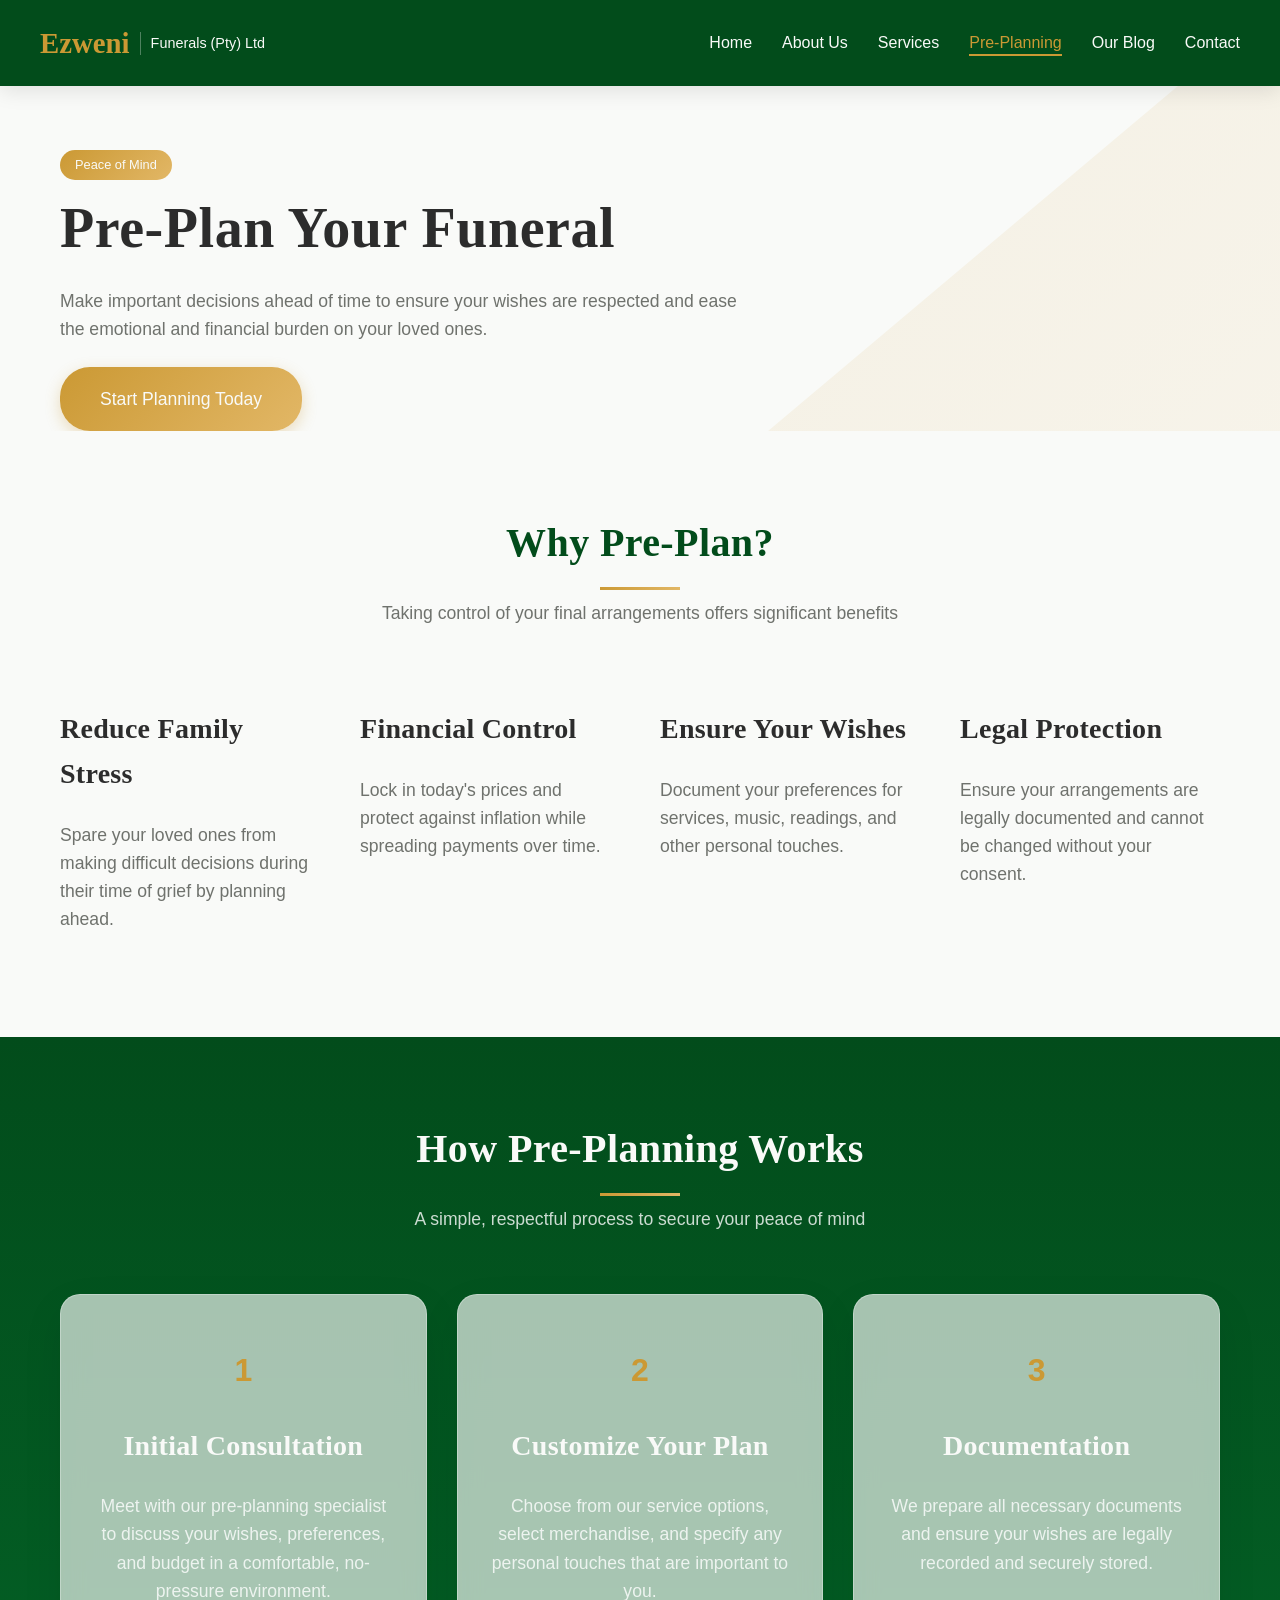
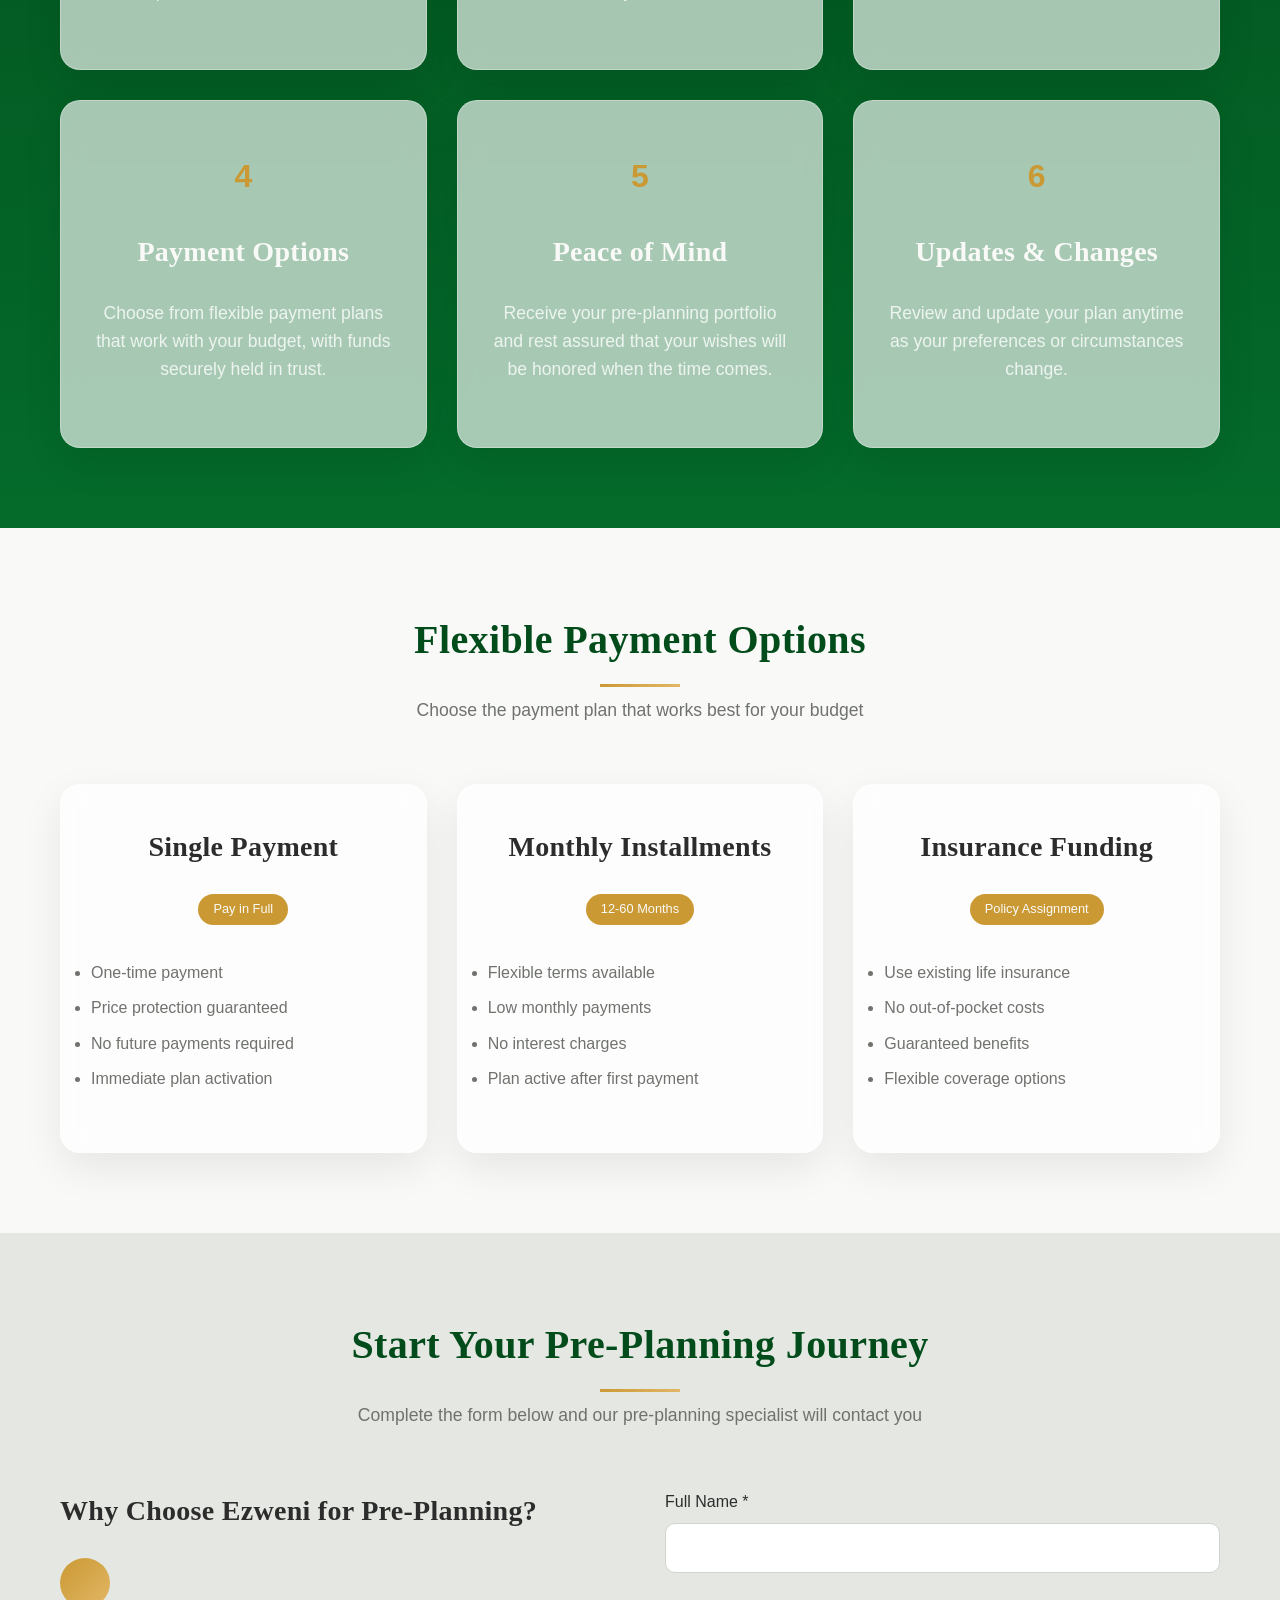
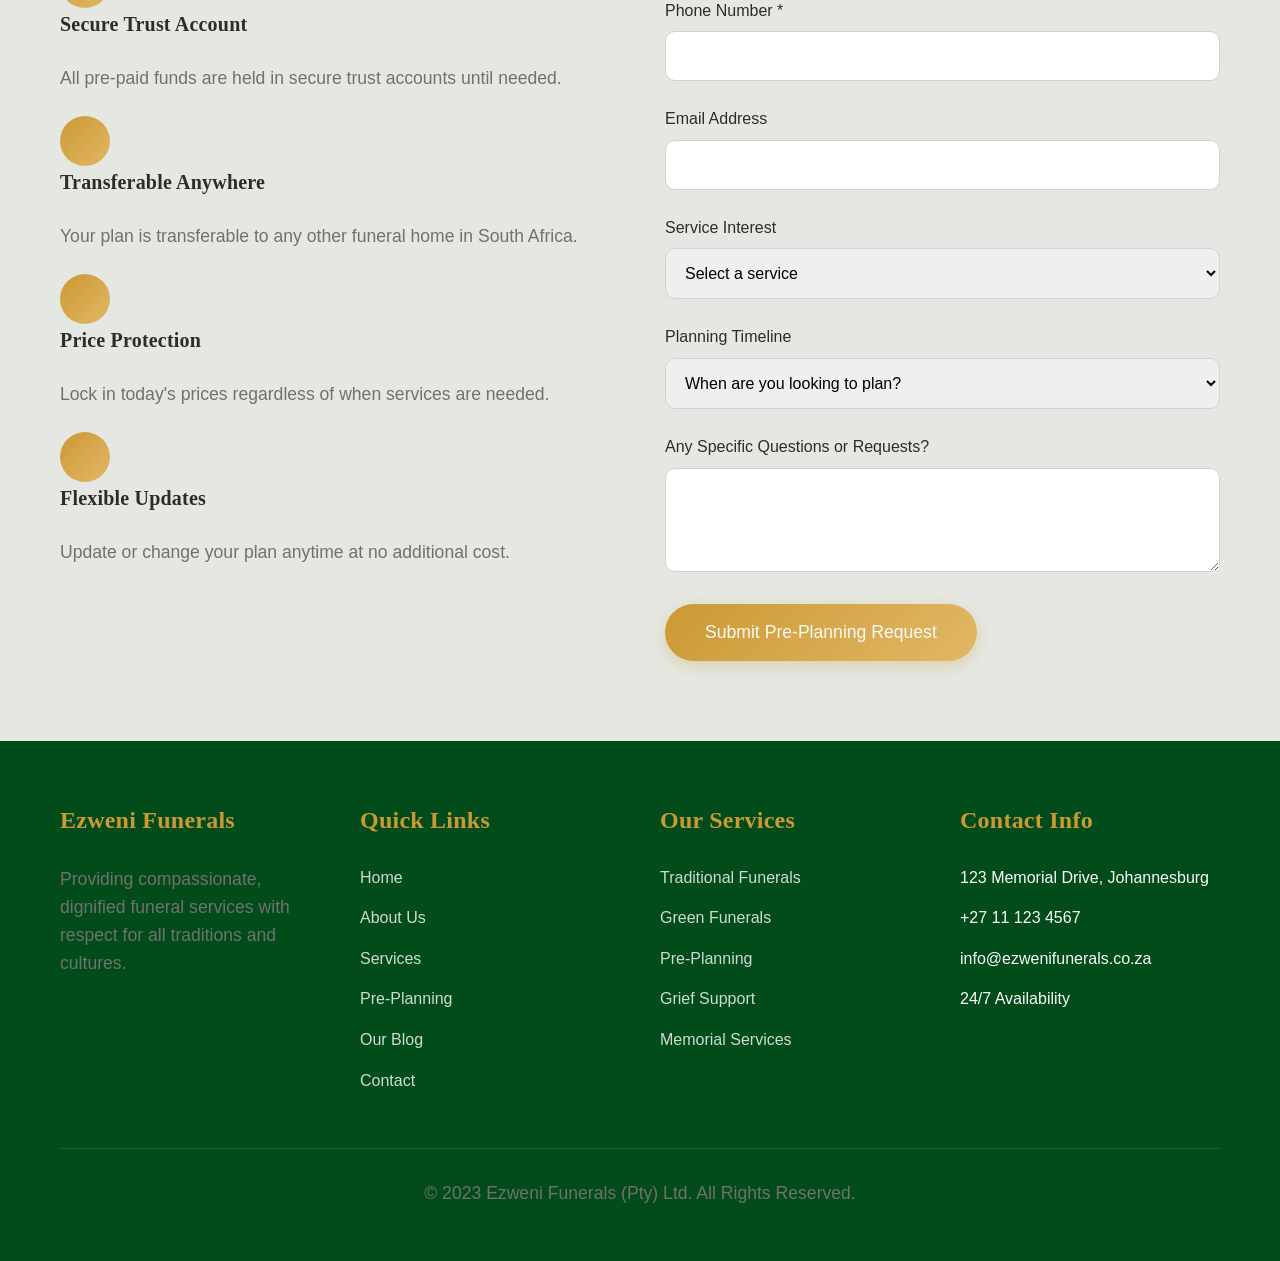
==== pre-planning.html @ 2bbe9fb6 "base" ====
<!DOCTYPE html>
<html lang="en">
<head>
    <meta charset="UTF-8">
    <meta name="viewport" content="width=device-width, initial-scale=1.0">
    <title>Pre-Planning - Ezweni Funerals | Plan Ahead with Peace of Mind</title>
    <meta name="description" content="Pre-plan your funeral arrangements with Ezweni Funerals. Ensure your wishes are respected and ease the burden on your loved ones.">
    <link rel="stylesheet" href="css/style.css">
</head>
<body>
    <!-- Header -->
    <div id="header"></div>

    <!-- Page Hero -->
    <section class="hero">
        <div class="hero-bg" style="background-color: var(--pearl-grey);"></div>
        <div class="container">
            <div class="hero-content">
                <span class="badge">Peace of Mind</span>
                <h1>Pre-Plan Your Funeral</h1>
                <p>Make important decisions ahead of time to ensure your wishes are respected and ease the emotional and financial burden on your loved ones.</p>
                <a href="#planning-form" class="btn btn-primary btn-large">Start Planning Today</a>
            </div>
        </div>
        <div class="hero-accent"></div>
    </section>

    <!-- Benefits -->
    <section class="section-padding">
        <div class="container">
            <div class="section-header">
                <h2>Why Pre-Plan?</h2>
                <p>Taking control of your final arrangements offers significant benefits</p>
            </div>
            <div class="about-grid">
                <div class="about-item fade-in">
                    <div class="about-icon">
                        <i class="fas fa-heart"></i>
                    </div>
                    <h3>Reduce Family Stress</h3>
                    <p>Spare your loved ones from making difficult decisions during their time of grief by planning ahead.</p>
                </div>
                <div class="about-item fade-in">
                    <div class="about-icon">
                        <i class="fas fa-money-bill-wave"></i>
                    </div>
                    <h3>Financial Control</h3>
                    <p>Lock in today's prices and protect against inflation while spreading payments over time.</p>
                </div>
                <div class="about-item fade-in">
                    <div class="about-icon">
                        <i class="fas fa-clipboard-check"></i>
                    </div>
                    <h3>Ensure Your Wishes</h3>
                    <p>Document your preferences for services, music, readings, and other personal touches.</p>
                </div>
                <div class="about-item fade-in">
                    <div class="about-icon">
                        <i class="fas fa-shield-alt"></i>
                    </div>
                    <h3>Legal Protection</h3>
                    <p>Ensure your arrangements are legally documented and cannot be changed without your consent.</p>
                </div>
            </div>
        </div>
    </section>

    <!-- Planning Process -->
    <section class="about section-padding">
        <div class="container">
            <div class="section-header">
                <h2>How Pre-Planning Works</h2>
                <p>A simple, respectful process to secure your peace of mind</p>
            </div>
            <div class="services-grid">
                <div class="service-card fade-in">
                    <div class="service-icon">
                        <span style="font-size: 2rem; font-weight: bold;">1</span>
                    </div>
                    <h3>Initial Consultation</h3>
                    <p>Meet with our pre-planning specialist to discuss your wishes, preferences, and budget in a comfortable, no-pressure environment.</p>
                </div>
                <div class="service-card fade-in">
                    <div class="service-icon">
                        <span style="font-size: 2rem; font-weight: bold;">2</span>
                    </div>
                    <h3>Customize Your Plan</h3>
                    <p>Choose from our service options, select merchandise, and specify any personal touches that are important to you.</p>
                </div>
                <div class="service-card fade-in">
                    <div class="service-icon">
                        <span style="font-size: 2rem; font-weight: bold;">3</span>
                    </div>
                    <h3>Documentation</h3>
                    <p>We prepare all necessary documents and ensure your wishes are legally recorded and securely stored.</p>
                </div>
                <div class="service-card fade-in">
                    <div class="service-icon">
                        <span style="font-size: 2rem; font-weight: bold;">4</span>
                    </div>
                    <h3>Payment Options</h3>
                    <p>Choose from flexible payment plans that work with your budget, with funds securely held in trust.</p>
                </div>
                <div class="service-card fade-in">
                    <div class="service-icon">
                        <span style="font-size: 2rem; font-weight: bold;">5</span>
                    </div>
                    <h3>Peace of Mind</h3>
                    <p>Receive your pre-planning portfolio and rest assured that your wishes will be honored when the time comes.</p>
                </div>
                <div class="service-card fade-in">
                    <div class="service-icon">
                        <span style="font-size: 2rem; font-weight: bold;">6</span>
                    </div>
                    <h3>Updates & Changes</h3>
                    <p>Review and update your plan anytime as your preferences or circumstances change.</p>
                </div>
            </div>
        </div>
    </section>

    <!-- Payment Options -->
    <section class="section-padding">
        <div class="container">
            <div class="section-header">
                <h2>Flexible Payment Options</h2>
                <p>Choose the payment plan that works best for your budget</p>
            </div>
            <div class="services-grid">
                <div class="service-card fade-in">
                    <h3>Single Payment</h3>
                    <p class="badge" style="background: var(--accent-gold);">Pay in Full</p>
                    <ul style="text-align: left; margin: 20px 0; color: var(--muted-grey);">
                        <li style="margin-bottom: 10px;">One-time payment</li>
                        <li style="margin-bottom: 10px;">Price protection guaranteed</li>
                        <li style="margin-bottom: 10px;">No future payments required</li>
                        <li style="margin-bottom: 10px;">Immediate plan activation</li>
                    </ul>
                </div>
                <div class="service-card fade-in">
                    <h3>Monthly Installments</h3>
                    <p class="badge" style="background: var(--accent-gold);">12-60 Months</p>
                    <ul style="text-align: left; margin: 20px 0; color: var(--muted-grey);">
                        <li style="margin-bottom: 10px;">Flexible terms available</li>
                        <li style="margin-bottom: 10px;">Low monthly payments</li>
                        <li style="margin-bottom: 10px;">No interest charges</li>
                        <li style="margin-bottom: 10px;">Plan active after first payment</li>
                    </ul>
                </div>
                <div class="service-card fade-in">
                    <h3>Insurance Funding</h3>
                    <p class="badge" style="background: var(--accent-gold);">Policy Assignment</p>
                    <ul style="text-align: left; margin: 20px 0; color: var(--muted-grey);">
                        <li style="margin-bottom: 10px;">Use existing life insurance</li>
                        <li style="margin-bottom: 10px;">No out-of-pocket costs</li>
                        <li style="margin-bottom: 10px;">Guaranteed benefits</li>
                        <li style="margin-bottom: 10px;">Flexible coverage options</li>
                    </ul>
                </div>
            </div>
        </div>
    </section>

    <!-- Planning Form -->
    <section class="contact section-padding" id="planning-form">
        <div class="container">
            <div class="section-header">
                <h2>Start Your Pre-Planning Journey</h2>
                <p>Complete the form below and our pre-planning specialist will contact you</p>
            </div>
            <div class="contact-container">
                <div class="contact-info">
                    <h3>Why Choose Ezweni for Pre-Planning?</h3>
                    <div class="contact-details">
                        <div class="contact-item">
                            <div class="contact-icon">
                                <i class="fas fa-lock"></i>
                            </div>
                            <div>
                                <h4>Secure Trust Account</h4>
                                <p>All pre-paid funds are held in secure trust accounts until needed.</p>
                            </div>
                        </div>
                        <div class="contact-item">
                            <div class="contact-icon">
                                <i class="fas fa-sync-alt"></i>
                            </div>
                            <div>
                                <h4>Transferable Anywhere</h4>
                                <p>Your plan is transferable to any other funeral home in South Africa.</p>
                            </div>
                        </div>
                        <div class="contact-item">
                            <div class="contact-icon">
                                <i class="fas fa-hand-holding-usd"></i>
                            </div>
                            <div>
                                <h4>Price Protection</h4>
                                <p>Lock in today's prices regardless of when services are needed.</p>
                            </div>
                        </div>
                        <div class="contact-item">
                            <div class="contact-icon">
                                <i class="fas fa-user-edit"></i>
                            </div>
                            <div>
                                <h4>Flexible Updates</h4>
                                <p>Update or change your plan anytime at no additional cost.</p>
                            </div>
                        </div>
                    </div>
                </div>
                <div class="contact-form">
                    <form id="planningForm">
                        <div class="form-group">
                            <label for="name">Full Name *</label>
                            <input type="text" id="name" name="name" class="form-control" required>
                        </div>
                        <div class="form-group">
                            <label for="phone">Phone Number *</label>
                            <input type="tel" id="phone" name="phone" class="form-control" required>
                        </div>
                        <div class="form-group">
                            <label for="email">Email Address</label>
                            <input type="email" id="email" name="email" class="form-control">
                        </div>
                        <div class="form-group">
                            <label for="service">Service Interest</label>
                            <select id="service" name="service" class="form-control">
                                <option value="">Select a service</option>
                                <option value="traditional">Traditional Funeral</option>
                                <option value="green">Green Funeral</option>
                                <option value="cremation">Cremation Services</option>
                                <option value="memorial">Memorial Service</option>
                                <option value="not-sure">Not Sure Yet</option>
                            </select>
                        </div>
                        <div class="form-group">
                            <label for="timeline">Planning Timeline</label>
                            <select id="timeline" name="timeline" class="form-control">
                                <option value="">When are you looking to plan?</option>
                                <option value="immediately">Immediately</option>
                                <option value="1-3 months">Within 1-3 months</option>
                                <option value="3-6 months">Within 3-6 months</option>
                                <option value="6-12 months">Within 6-12 months</option>
                                <option value="just-info">Just gathering information</option>
                            </select>
                        </div>
                        <div class="form-group">
                            <label for="message">Any Specific Questions or Requests?</label>
                            <textarea id="message" name="message" class="form-control" rows="4"></textarea>
                        </div>
                        <button type="submit" class="btn btn-primary btn-large">Submit Pre-Planning Request</button>
                    </form>
                </div>
            </div>
        </div>
    </section>

    <!-- Footer -->
    <div id="footer"></div>

    <script src="js/main.js"></script>
</body>
</html>
---- css/style.css ----
/* ===== CSS VARIABLES ===== */
:root {
    --primary-green: #024C1B;
    --accent-gold: #CB9934;
    --gold-gradient: linear-gradient(135deg, #CB9934, #E2B766);
    --green-gradient: linear-gradient(180deg, #024C1B, #046B2B);
    --white: #F9FAF8;
    --pearl-grey: #E5E8E2;
    --stone-grey: #D1D4CE;
    --charcoal: #2C2C2C;
    --muted-grey: #6F726D;
}

/* ===== BASE STYLES ===== */
* {
    margin: 0;
    padding: 0;
    box-sizing: border-box;
}

html {
    scroll-behavior: smooth;
}

body {
    font-family: 'Poppins', sans-serif;
    color: var(--charcoal);
    background-color: var(--white);
    line-height: 1.6;
    overflow-x: hidden;
}

/* ===== TYPOGRAPHY ===== */
h1, h2, h3, h4 {
    font-family: 'Playfair Display', serif;
    font-weight: 600;
    letter-spacing: 0.01em;
    margin-bottom: 1.5rem;
}

h1 {
    font-size: 3.5rem;
    line-height: 1.2;
}

h2 {
    font-size: 2.5rem;
}

h3 {
    font-size: 1.75rem;
}

h4 {
    font-size: 1.25rem;
}

p {
    font-size: 1.1rem;
    margin-bottom: 1.5rem;
    color: var(--muted-grey);
}

/* ===== LAYOUT UTILITIES ===== */
.container {
    max-width: 1200px;
    margin: 0 auto;
    padding: 0 20px;
}

.section-padding {
    padding: 80px 0;
}

.text-center {
    text-align: center;
}

/* ===== BUTTONS ===== */
.btn {
    display: inline-block;
    padding: 16px 32px;
    border-radius: 30px;
    text-decoration: none;
    font-weight: 500;
    transition: all 0.3s ease;
    border: none;
    cursor: pointer;
    font-size: 1rem;
    text-align: center;
}

.btn-primary {
    background: var(--gold-gradient);
    color: var(--white);
    box-shadow: 0 5px 15px rgba(203,153,52,0.3);
}

.btn-primary:hover {
    background: var(--primary-green);
    transform: translateY(-3px);
    box-shadow: 0 10px 25px rgba(203,153,52,0.4);
}

.btn-secondary {
    border: 2px solid var(--accent-gold);
    color: var(--accent-gold);
    background: transparent;
}

.btn-secondary:hover {
    background: rgba(203,153,52,0.1);
    transform: translateY(-3px);
}

.btn-large {
    padding: 18px 40px;
    font-size: 1.1rem;
}

/* ===== HEADER & NAVIGATION ===== */
header {
    background-color: var(--primary-green);
    position: fixed;
    width: 100%;
    z-index: 1000;
    box-shadow: 0 5px 20px rgba(0,0,0,0.1);
}

.header-container {
    display: flex;
    justify-content: space-between;
    align-items: center;
    padding: 20px 0;
}

.logo {
    display: flex;
    align-items: center;
}

.logo-text {
    color: var(--accent-gold);
    font-family: 'Playfair Display', serif;
    font-size: 1.8rem;
    font-weight: 600;
}

.logo-subtext {
    color: var(--white);
    font-size: 0.9rem;
    margin-left: 10px;
    border-left: 1px solid rgba(255,255,255,0.3);
    padding-left: 10px;
}

nav ul {
    display: flex;
    list-style: none;
}

nav li {
    margin-left: 30px;
}

nav a {
    color: var(--white);
    text-decoration: none;
    font-weight: 500;
    transition: color 0.3s ease;
    position: relative;
}

nav a:hover {
    color: var(--accent-gold);
}

nav a.active {
    color: var(--accent-gold);
}

nav a.active::after {
    content: '';
    position: absolute;
    bottom: -5px;
    left: 0;
    width: 100%;
    height: 2px;
    background: var(--accent-gold);
}

.mobile-menu {
    display: none;
    color: var(--white);
    font-size: 1.5rem;
    cursor: pointer;
}

/* ===== HERO SECTION ===== */
.hero {
    background-color: var(--white);
    padding-top: 150px;
    position: relative;
    overflow: hidden;
}

.hero-content {
    max-width: 700px;
}

.hero-bg {
    position: absolute;
    top: 0;
    left: 0;
    width: 100%;
    height: 100%;
    background-size: cover;
    background-position: center;
    z-index: -1;
}

.hero-accent {
    position: absolute;
    bottom: 0;
    right: 0;
    width: 40%;
    height: 100%;
    background: var(--gold-gradient);
    opacity: 0.1;
    clip-path: polygon(100% 0, 100% 100%, 0 100%);
}

.badge {
    display: inline-block;
    padding: 5px 15px;
    background: var(--gold-gradient);
    color: var(--white);
    border-radius: 20px;
    font-size: 0.8rem;
    font-weight: 500;
    margin-bottom: 15px;
}

/* ===== GRID SYSTEMS ===== */
.services-grid {
    display: grid;
    grid-template-columns: repeat(auto-fit, minmax(300px, 1fr));
    gap: 30px;
}

.about-grid {
    display: grid;
    grid-template-columns: repeat(auto-fit, minmax(250px, 1fr));
    gap: 40px;
    margin-top: 50px;
}

.testimonials-grid {
    display: grid;
    grid-template-columns: repeat(auto-fit, minmax(300px, 1fr));
    gap: 30px;
}

.contact-container {
    display: grid;
    grid-template-columns: 1fr 1fr;
    gap: 50px;
}

/* ===== SECTION STYLES ===== */
.section-header {
    text-align: center;
    margin-bottom: 60px;
}

.section-header h2 {
    color: var(--primary-green);
    position: relative;
    display: inline-block;
}

.section-header h2:after {
    content: '';
    position: absolute;
    bottom: -15px;
    left: 50%;
    transform: translateX(-50%);
    width: 80px;
    height: 3px;
    background: var(--gold-gradient);
}

.services {
    background-color: var(--pearl-grey);
}

.about {
    background: var(--green-gradient);
    color: var(--white);
}

.about h2 {
    color: var(--white);
}

.about p {
    color: rgba(255,255,255,0.8);
}

.testimonials {
    background-color: var(--white);
}

.contact {
    background-color: var(--pearl-grey);
}

/* ===== CARDS ===== */
.service-card {
    background: rgba(255, 255, 255, 0.65);
    backdrop-filter: blur(12px);
    border: 1px solid rgba(255,255,255,0.3);
    border-radius: 20px;
    padding: 40px 30px;
    text-align: center;
    box-shadow: 0 15px 40px rgba(0,0,0,0.08);
    transition: all 0.4s ease;
    height: 100%;
}

.service-card:hover {
    transform: translateY(-8px);
    box-shadow: 0 25px 50px rgba(0,0,0,0.12);
}

.testimonial-card {
    background-color: var(--pearl-grey);
    border-radius: 20px;
    padding: 40px 30px;
    position: relative;
}

/* ===== ICONS ===== */
.service-icon {
    font-size: 2.5rem;
    color: var(--accent-gold);
    margin-bottom: 25px;
}

.about-icon {
    font-size: 2.5rem;
    color: var(--accent-gold);
    margin-bottom: 20px;
}

.contact-icon {
    width: 50px;
    height: 50px;
    background: var(--gold-gradient);
    border-radius: 50%;
    display: flex;
    align-items: center;
    justify-content: center;
    color: var(--white);
    margin-right: 15px;
    font-size: 1.2rem;
}

/* ===== SOCIAL ICONS ===== */
.social-links {
    display: flex;
    gap: 15px;
    margin-top: 20px;
}

.social-link {
    width: 40px;
    height: 40px;
    background: var(--primary-green);
    border-radius: 50%;
    display: flex;
    align-items: center;
    justify-content: center;
    color: var(--white);
    text-decoration: none;
    transition: all 0.3s ease;
}

.social-link:hover {
    background: var(--accent-gold);
    transform: translateY(-3px);
}

/* ===== FORM ELEMENTS ===== */
.form-group {
    margin-bottom: 25px;
}

.form-group label {
    display: block;
    margin-bottom: 8px;
    color: var(--charcoal);
    font-weight: 500;
}

.form-control {
    width: 100%;
    padding: 15px;
    border: 1px solid var(--stone-grey);
    border-radius: 10px;
    font-family: 'Poppins', sans-serif;
    font-size: 1rem;
    transition: all 0.3s ease;
}

.form-control:focus {
    outline: none;
    border-color: var(--accent-gold);
    box-shadow: 0 0 0 3px rgba(203,153,52,0.2);
}

/* ===== TESTIMONIALS ===== */
.testimonial-quote {
    font-size: 3rem;
    color: var(--accent-gold);
    position: absolute;
    top: 20px;
    left: 30px;
    opacity: 0.3;
}

.testimonial-author {
    display: flex;
    align-items: center;
    margin-top: 25px;
}

.author-avatar {
    width: 50px;
    height: 50px;
    border-radius: 50%;
    background-color: var(--stone-grey);
    margin-right: 15px;
    display: flex;
    align-items: center;
    justify-content: center;
    color: var(--primary-green);
    font-weight: bold;
}

/* ===== FOOTER ===== */
footer {
    background-color: var(--primary-green);
    color: var(--white);
    padding: 60px 0 30px;
}

.footer-container {
    display: grid;
    grid-template-columns: repeat(auto-fit, minmax(250px, 1fr));
    gap: 40px;
    margin-bottom: 40px;
}

.footer-col h3 {
    color: var(--accent-gold);
    margin-bottom: 25px;
    font-size: 1.5rem;
}

.footer-col ul {
    list-style: none;
}

.footer-col li {
    margin-bottom: 15px;
}

.footer-col a {
    color: rgba(255,255,255,0.8);
    text-decoration: none;
    transition: color 0.3s ease;
}

.footer-col a:hover {
    color: var(--accent-gold);
}

.copyright {
    text-align: center;
    padding-top: 30px;
    border-top: 1px solid rgba(255,255,255,0.1);
    color: rgba(255,255,255,0.6);
    font-size: 0.9rem;
}

/* ===== IMAGE STYLES ===== */
.image-placeholder {
    background: var(--stone-grey);
    border-radius: 10px;
    display: flex;
    align-items: center;
    justify-content: center;
    color: var(--muted-grey);
    font-size: 0.9rem;
}

.team-image {
    width: 150px;
    height: 150px;
    border-radius: 50%;
    margin: 0 auto 20px;
    background: var(--stone-grey);
    display: flex;
    align-items: center;
    justify-content: center;
    color: var(--muted-grey);
}

.service-image {
    height: 200px;
    border-radius: 15px;
    margin-bottom: 20px;
    background: var(--stone-grey);
    display: flex;
    align-items: center;
    justify-content: center;
    color: var(--muted-grey);
}

/* ===== BLOG STYLES ===== */
.blog-container {
    display: grid;
    grid-template-columns: 2fr 1fr;
    gap: 50px;
}

.blog-post {
    margin-bottom: 50px;
    padding-bottom: 40px;
    border-bottom: 1px solid var(--stone-grey);
}

.blog-image {
    width: 100%;
    height: 300px;
    object-fit: cover;
    border-radius: 15px;
    margin-bottom: 25px;
}

.sidebar-widget {
    background: var(--pearl-grey);
    padding: 30px;
    border-radius: 15px;
    margin-bottom: 30px;
}

.search-form form {
    display: flex;
}

.search-form input {
    border-radius: 10px 0 0 10px;
    border-right: none;
}

.search-form button {
    border-radius: 0 10px 10px 0;
    padding: 15px 20px;
}

.category-list li {
    margin-bottom: 12px;
}

.category-list a {
    color: var(--muted-grey);
    text-decoration: none;
    transition: color 0.3s ease;
    display: flex;
    justify-content: space-between;
}

.category-list a:hover {
    color: var(--primary-green);
}

.recent-post {
    margin-bottom: 20px;
    padding-bottom: 20px;
    border-bottom: 1px solid var(--stone-grey);
}

.recent-post:last-child {
    margin-bottom: 0;
    padding-bottom: 0;
    border-bottom: none;
}

.pagination {
    display: flex;
    justify-content: center;
    align-items: center;
    margin-top: 50px;
    gap: 15px;
}

.page-numbers {
    display: flex;
    gap: 10px;
}

.page-numbers a {
    padding: 10px 15px;
    color: var(--muted-grey);
    text-decoration: none;
    border-radius: 5px;
    transition: all 0.3s ease;
}

.page-numbers a.active,
.page-numbers a:hover {
    background: var(--primary-green);
    color: white;
}

/* ===== BLOG POST STYLES ===== */
.blog-post-container {
    max-width: 800px;
    margin: 0 auto;
}

.post-meta {
    display: flex;
    justify-content: space-between;
    align-items: center;
    margin: 30px 0;
    padding: 20px 0;
    border-top: 1px solid var(--stone-grey);
    border-bottom: 1px solid var(--stone-grey);
}

.author-info {
    display: flex;
    align-items: center;
    gap: 15px;
}

.author-avatar {
    width: 60px;
    height: 60px;
    border-radius: 50%;
    background: var(--stone-grey);
    display: flex;
    align-items: center;
    justify-content: center;
}

.social-share {
    display: flex;
    gap: 10px;
}

.share-btn {
    width: 40px;
    height: 40px;
    border-radius: 50%;
    background: var(--pearl-grey);
    display: flex;
    align-items: center;
    justify-content: center;
    color: var(--charcoal);
    text-decoration: none;
    transition: all 0.3s ease;
}

.share-btn:hover {
    background: var(--accent-gold);
    color: white;
}

.comments-section {
    margin-top: 50px;
}

.comment-form {
    background: var(--pearl-grey);
    padding: 30px;
    border-radius: 15px;
    margin-bottom: 30px;
}

.comment {
    background: white;
    padding: 20px;
    border-radius: 10px;
    margin-bottom: 20px;
    border: 1px solid var(--stone-grey);
}

.comment-header {
    display: flex;
    justify-content: space-between;
    align-items: center;
    margin-bottom: 10px;
}

.comment-author {
    font-weight: 600;
    color: var(--primary-green);
}

.comment-date {
    color: var(--muted-grey);
    font-size: 0.9rem;
}

/* ===== ANIMATIONS ===== */
@keyframes fadeUp {
    from {
        opacity: 0;
        transform: translateY(30px);
    }
    to {
        opacity: 1;
        transform: translateY(0);
    }
}

.fade-in {
    opacity: 0;
    transform: translateY(30px);
    transition: all 0.6s ease;
}

.fade-in.visible {
    opacity: 1;
    transform: translateY(0);
}

/* ===== RESPONSIVE DESIGN ===== */
@media (max-width: 991.98px) {
    h1 {
        font-size: 2.8rem;
    }
    
    h2 {
        font-size: 2.2rem;
    }
    
    .contact-container {
        grid-template-columns: 1fr;
    }
    
    .blog-container {
        grid-template-columns: 1fr;
    }
    
    .section-padding {
        padding: 60px 0;
    }
}

@media (max-width: 767.98px) {
    nav ul {
        display: none;
        position: absolute;
        top: 100%;
        left: 0;
        width: 100%;
        background: var(--primary-green);
        flex-direction: column;
        padding: 20px;
        box-shadow: 0 5px 20px rgba(0,0,0,0.1);
    }
    
    nav ul.active {
        display: flex;
    }
    
    nav li {
        margin: 10px 0;
    }
    
    .mobile-menu {
        display: block;
    }
    
    .hero {
        padding-top: 120px;
    }
    
    .btn-secondary {
        margin-left: 0;
        margin-top: 15px;
        display: block;
    }
    
    .header-container {
        padding: 15px 0;
    }
    
    .post-meta {
        flex-direction: column;
        gap: 20px;
        text-align: center;
    }
}

@media (max-width: 575.98px) {
    h1 {
        font-size: 2.2rem;
    }
    
    h2 {
        font-size: 1.8rem;
    }
    
    .section-padding {
        padding: 50px 0;
    }
    
    .service-card, .testimonial-card {
        padding: 30px 20px;
    }
    
    .container {
        padding: 0 15px;
    }
}
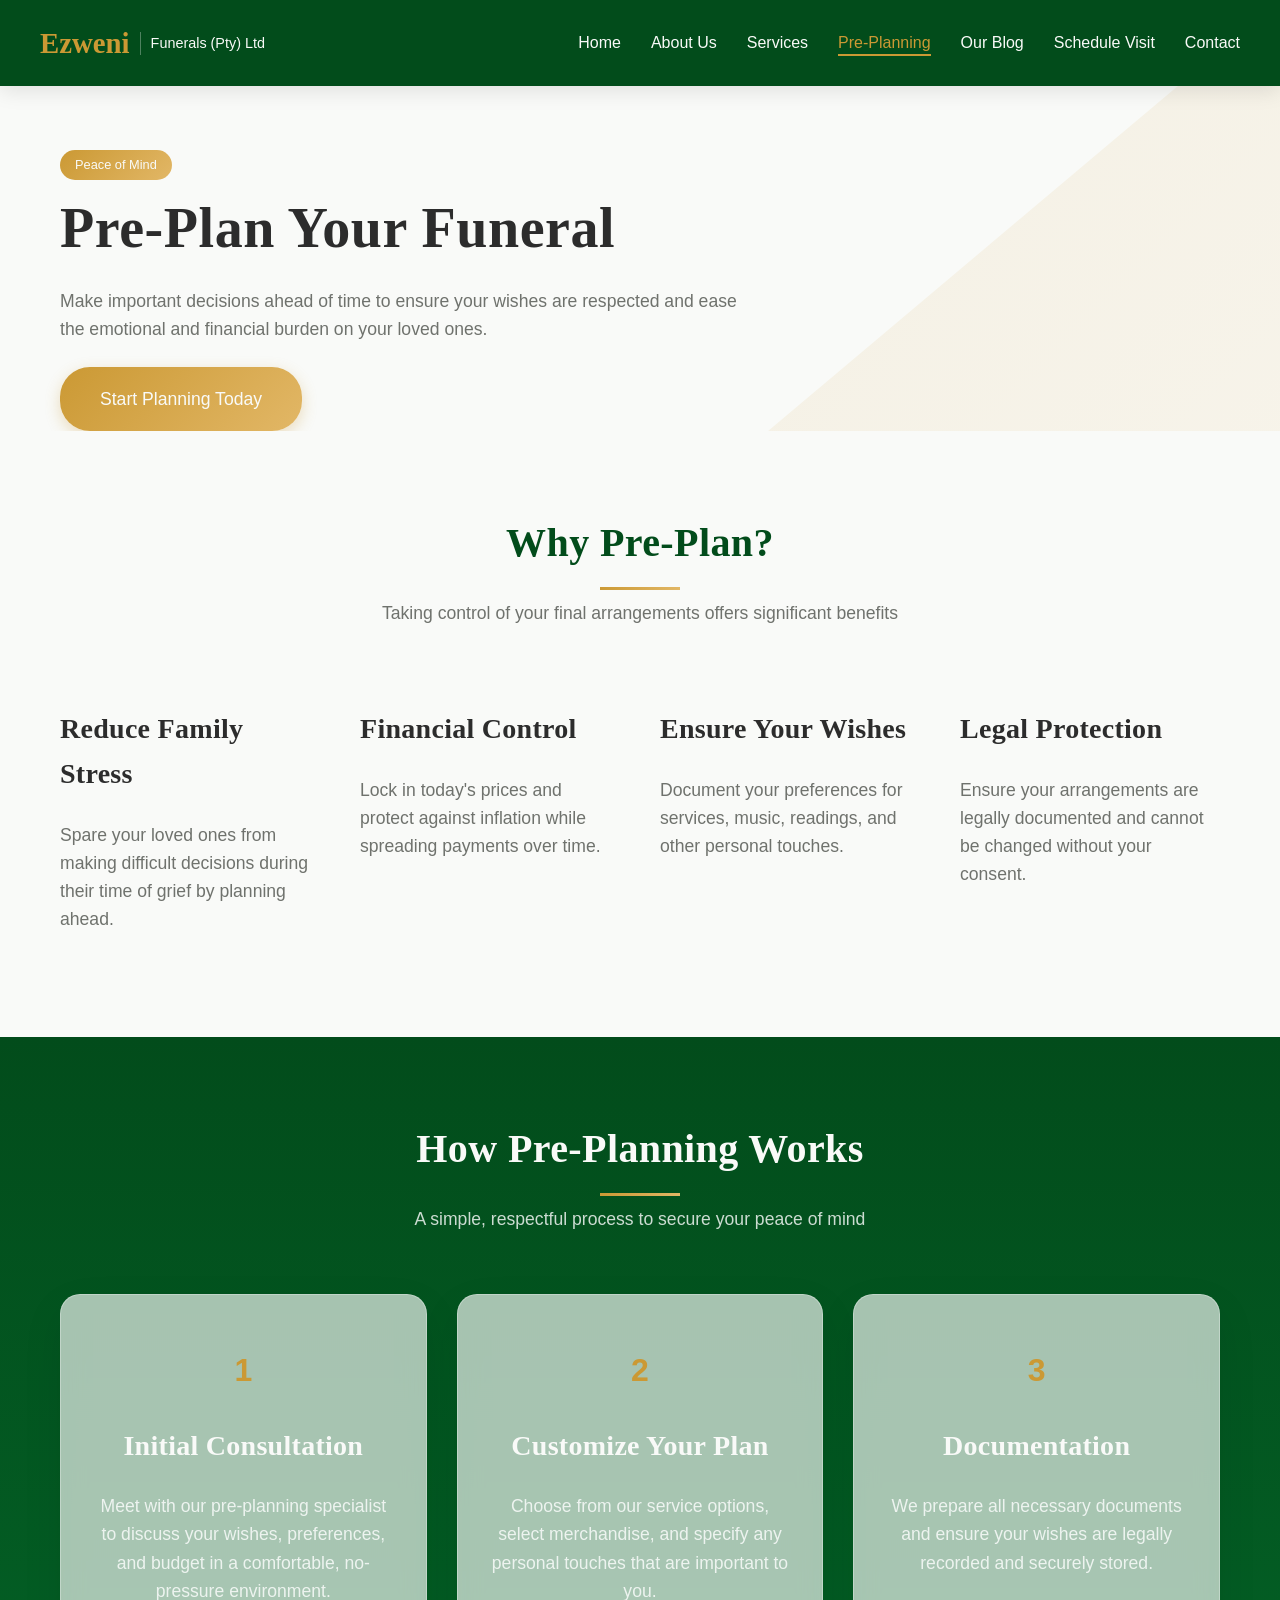
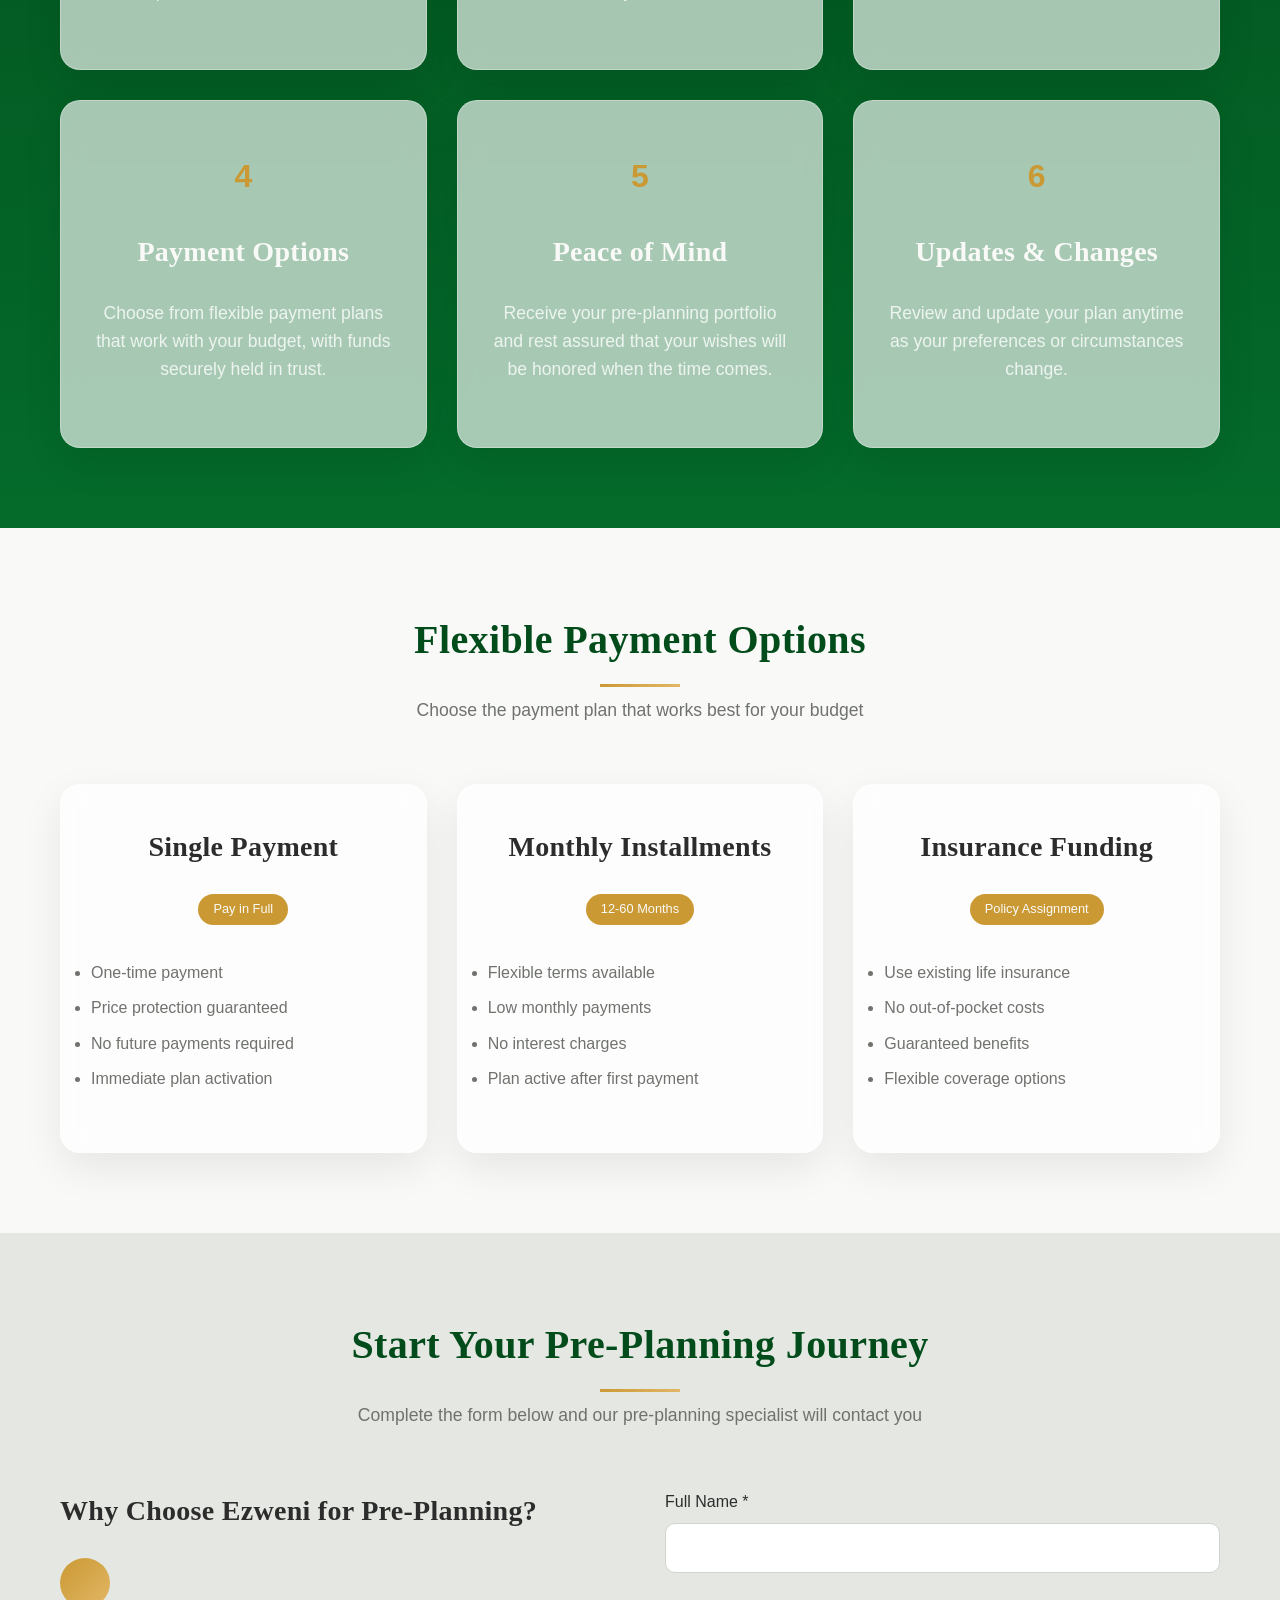
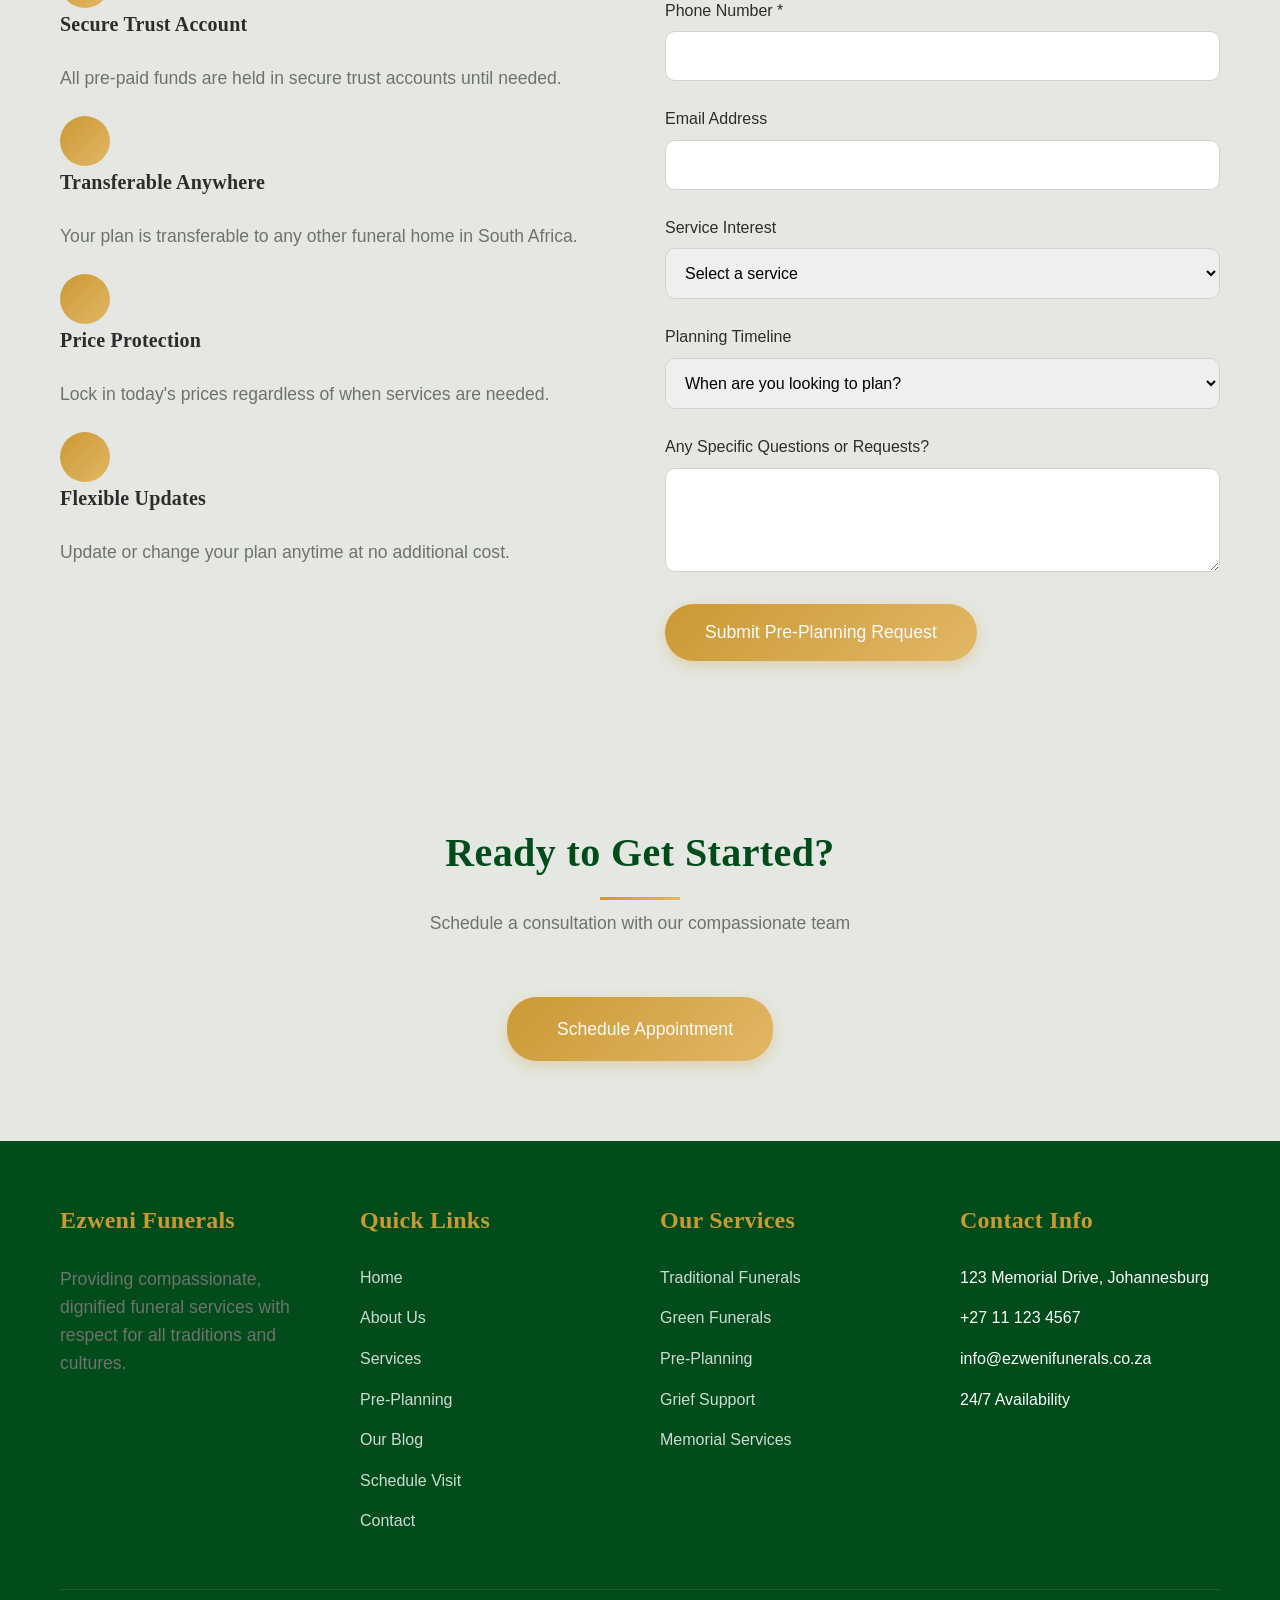
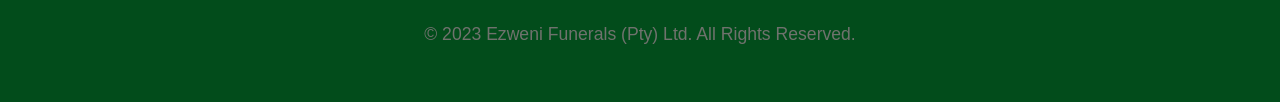
==== commit 3257486f: "ezweni" ====
--- a/pre-planning.html
+++ b/pre-planning.html
@@ -257,6 +257,24 @@
         </div>
     </section>
 
+
+    <!-- Add this section before the footer -->
+<section class="section-padding" style="background: var(--pearl-grey);">
+    <div class="container">
+        <div class="section-header">
+            <h2>Ready to Get Started?</h2>
+            <p>Schedule a consultation with our compassionate team</p>
+        </div>
+        <div class="text-center">
+            <a href="appointment.html" class="btn btn-primary btn-large">
+                <i class="fas fa-calendar-alt" style="margin-right: 10px;"></i>
+                Schedule Appointment
+            </a>
+        </div>
+    </div>
+</section>
+
+
     <!-- Footer -->
     <div id="footer"></div>
 
